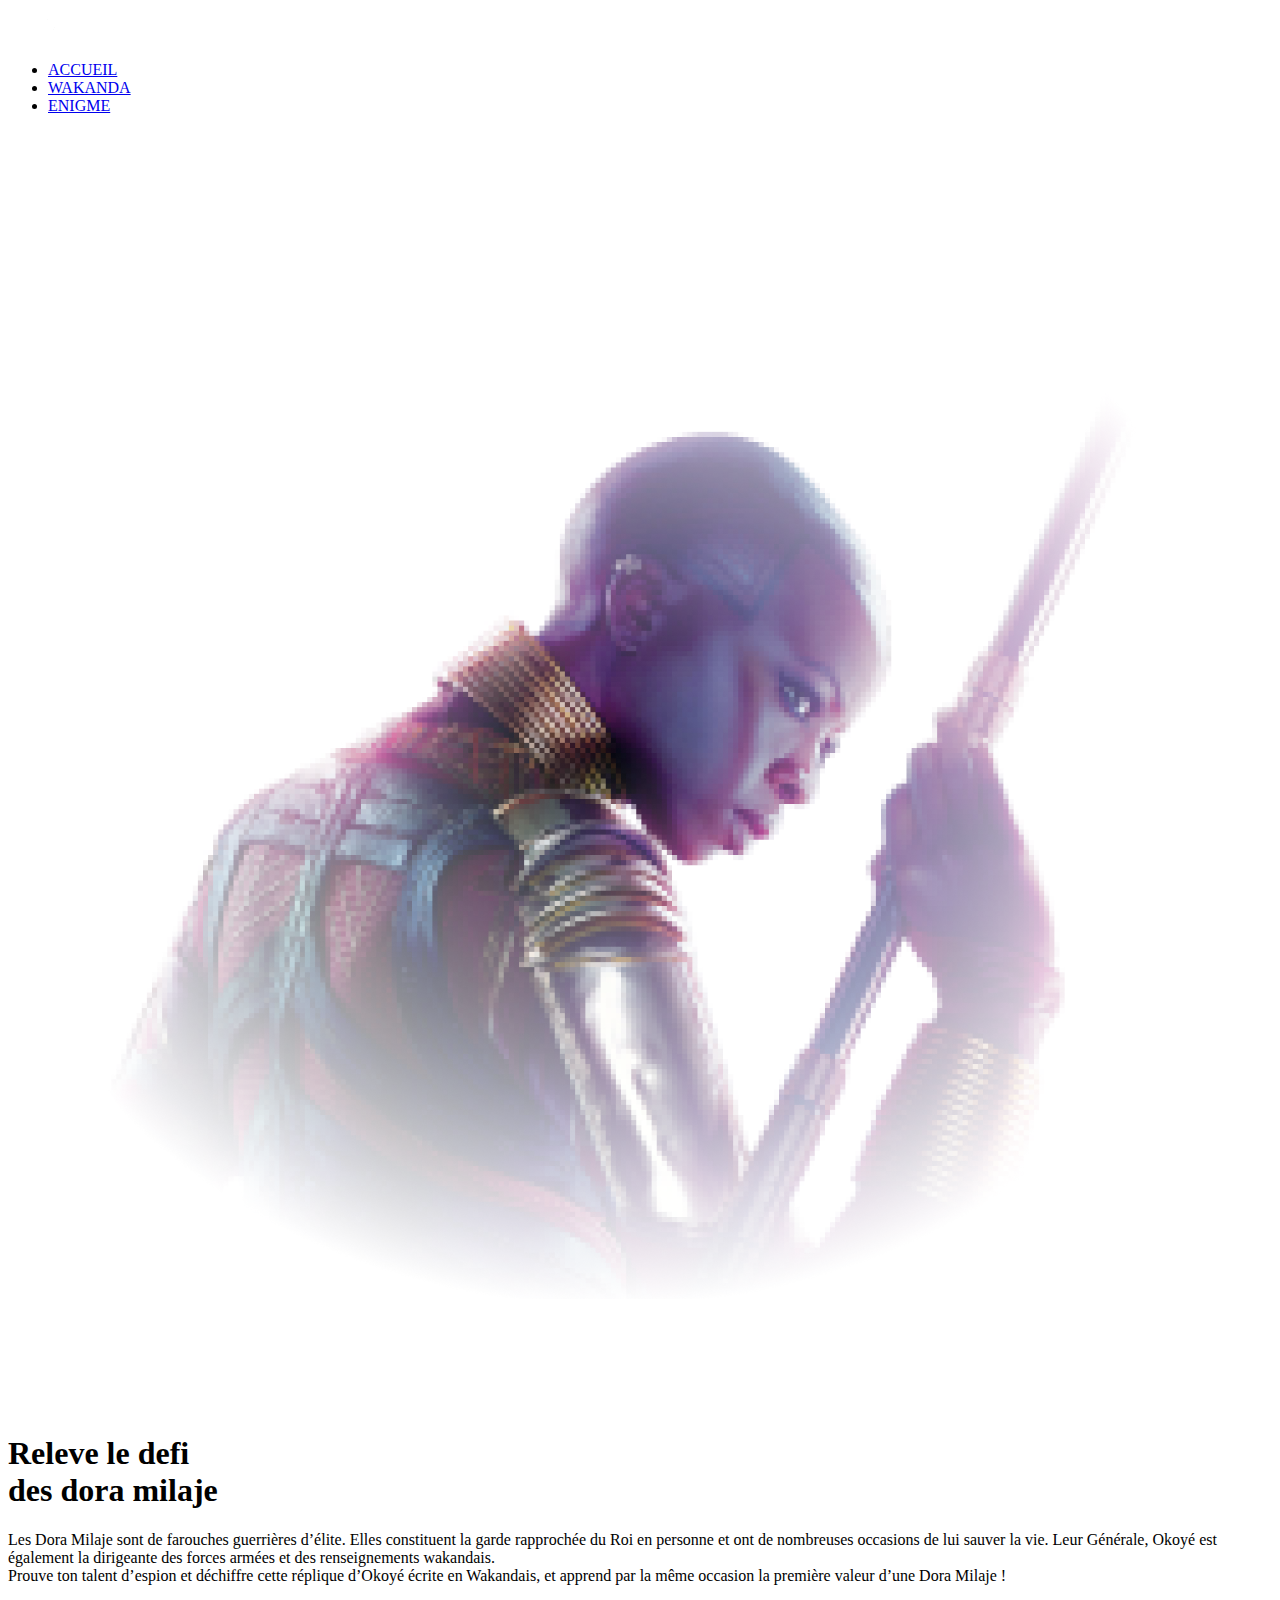
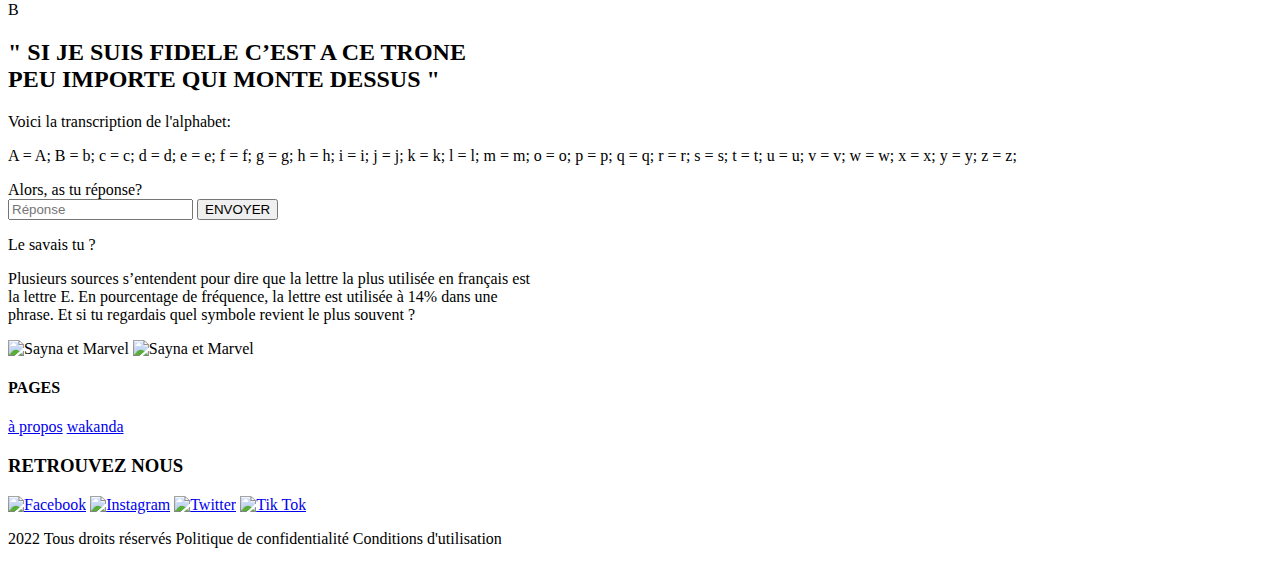
==== ressources/html/enigme.html @ 71577619 "HTML of index and enigme finished" ====
<!DOCTYPE html>
<html lang="fr">
<head>
    <meta charset="UTF-8">
    <meta http-equiv="X-UA-Compatible" content="IE=edge">
    <meta name="viewport" content="width=device-width, initial-scale=1.0">
    <link rel="shortcut icon" href="../images/All pages/icon_SAYNA.png" type="image/x-icon">
    <link rel="stylesheet" href="../css/nav.css">
    <link rel="stylesheet" href="../css/footer.css">
    <link rel="stylesheet" href="../css/body.css">
    <title>Black Panther | ENIGME</title>
</head>
<body>
    
    <header>
        <!--L'ensemble des éléments de navigation-->
        <nav>
            <img src="../images/All pages/footer2.png" alt="SAYNA ET MARVEL">
            <ul id="nav-menu">
                <li class="nav-item active"><a href="../../index.html">ACCUEIL</a></li>
                <li class="nav-item"><a href="../html/wakanda.html">WAKANDA</a></li>
                <li class="nav-item"><a href="enigme.html">ENIGME</a></li>
            </ul>
        </nav>
        <article id="enigme-banner">
            <article id="e-left">
                <img src="../images/Enigme/Pantherenigme1.png" alt="Black Panther">
            </article>
            <article class="enigme-right">
                <h1 id="enigme-texte">Releve le defi <br>des dora milaje </h1>
                <div class="enigme-description">
                    <p id="welcom-description">
                        Les Dora Milaje sont de farouches guerrières d’élite. Elles constituent la garde 
rapprochée du Roi en personne et ont de nombreuses occasions de lui sauver la 
vie. Leur Générale, Okoyé est également la dirigeante des forces armées et des 
renseignements wakandais.
<br>
Prouve ton talent d’espion et déchiffre cette réplique d’Okoyé écrite en Wakandais, 
et apprend par la même occasion la première valeur d’une Dora Milaje !
                    </p>
                </div>
            </article>
        </article>
    </header>
    B
    
    <!--CONTENU PRINCIPALE-->
    <main>
        <article id="do-you-know">
            <h2 id="do-you-know-tittle">
              "  SI JE SUIS FIDELE C’EST A CE TRONE <br>
                PEU IMPORTE QUI MONTE DESSUS  " 
            </h2>
            <div class="challenge">
                <section id="challenge-left">
                    <div class="challenge-information"> 
                        <p>Voici la transcription de l'alphabet: </p>
                        <p id="challenge-alphabet">
                            A = <span class="uganda-alpha">A</span>;
                            B = <span class="uganda-alpha">b</span>;
                            c = <span class="uganda-alpha">c</span>;
                            d = <span class="uganda-alpha">d</span>;
                            e = <span class="uganda-alpha">e</span>;
                            f = <span class="uganda-alpha">f</span>;
                            g = <span class="uganda-alpha">g</span>;
                            h = <span class="uganda-alpha">h</span>;
                            i = <span class="uganda-alpha">i</span>;
                            j = <span class="uganda-alpha">j</span>;
                            k = <span class="uganda-alpha">k</span>;
                            l = <span class="uganda-alpha">l</span>;
                            m = <span class="uganda-alpha">m</span>;
                            o = <span class="uganda-alpha">o</span>;
                            p = <span class="uganda-alpha">p</span>;
                            q = <span class="uganda-alpha">q</span>;
                            r = <span class="uganda-alpha">r</span>;
                            s = <span class="uganda-alpha">s</span>;
                            t = <span class="uganda-alpha">t</span>;
                            u = <span class="uganda-alpha">u</span>;
                            v = <span class="uganda-alpha">v</span>;
                            w = <span class="uganda-alpha">w</span>;
                            x = <span class="uganda-alpha">x</span>;
                            y = <span class="uganda-alpha">y</span>;
                            z = <span class="uganda-alpha">z</span>;
                        </p>
                    </div>
                    <form id="enigme-answer">
                        <label for="answer">Alors, as tu réponse?</label><br>
                        <input type="text" id="answer" placeholder="Réponse">
                        <button type="submit">ENVOYER</button>
                    </form>
                </section>
                <section id="challenge-right">
                        <div id="do-you-know-description">
                            <p>Le savais tu ?</p>
                            <p>
                                Plusieurs sources s’entendent pour dire que la lettre la plus utilisée en français est 
                               <br>la lettre E. En pourcentage de fréquence, la lettre est utilisée à 14% dans une 
                               <br>phrase. Et si tu regardais quel symbole revient le plus souvent ?
                            </p>
                        </div>
                </section>
            </div>
        </article>
    </main>

    
    <!--FOOTER -->
    <footer>
        <!-- INSPIRATION:LE FOOTER DEVRAIS ÊTRE EN GRID-->
        <div  id="footer-left-image">
            <!--footer1 peuvent être faite en backgroun-->
            <img src=".../images/All pages/footer1.png" alt="Sayna et Marvel">
            <img src=".../images/All pages/footer2.png" alt="Sayna et Marvel">
        </div>
    <div id="footer-right-section">
        <div id="footer-pages">
            <h4>PAGES</h4>
            <div>
                <a href="#"> à propos</a>
                <a href="#"> wakanda</a>
            </div>
        </div>
        <div id="footer-social-media">
            <h3 id="see-us">RETROUVEZ NOUS</h3>
            <div id="footer-social-media-icon">
                <a href="https://www.marvel-cineverse.fr/pages/mcu/encyclopedie/personnages/black-panther.html" class="footer-icon"><img src=".../images/All pages/icon_facebook.png" alt="Facebook"></a>
                <a href="https://www.marvel-cineverse.fr/pages/mcu/encyclopedie/personnages/black-panther.html" class="footer-icon"><img src=".../images/All pages/icon_instagram.png" alt="Instagram"></a>
                <a href="https://www.marvel-cineverse.fr/pages/mcu/encyclopedie/personnages/black-panther.html" class="footer-icon"><img src=".../images/All pages/icon_twitter.png" alt="Twitter"></a>
                <a href="https://www.marvel-cineverse.fr/pages/mcu/encyclopedie/personnages/black-panther.html" class="footer-icon"><img src=".../images/All pages/icon_tiktok.png" alt="Tik Tok"></a>
            </div>
        </div>
        <p id="footer-copyright">2022 Tous droits réservés <span></span> Politique de confidentialité <span></span> Conditions d'utilisation</p>
    </div>
    </footer>
</body>
</html>
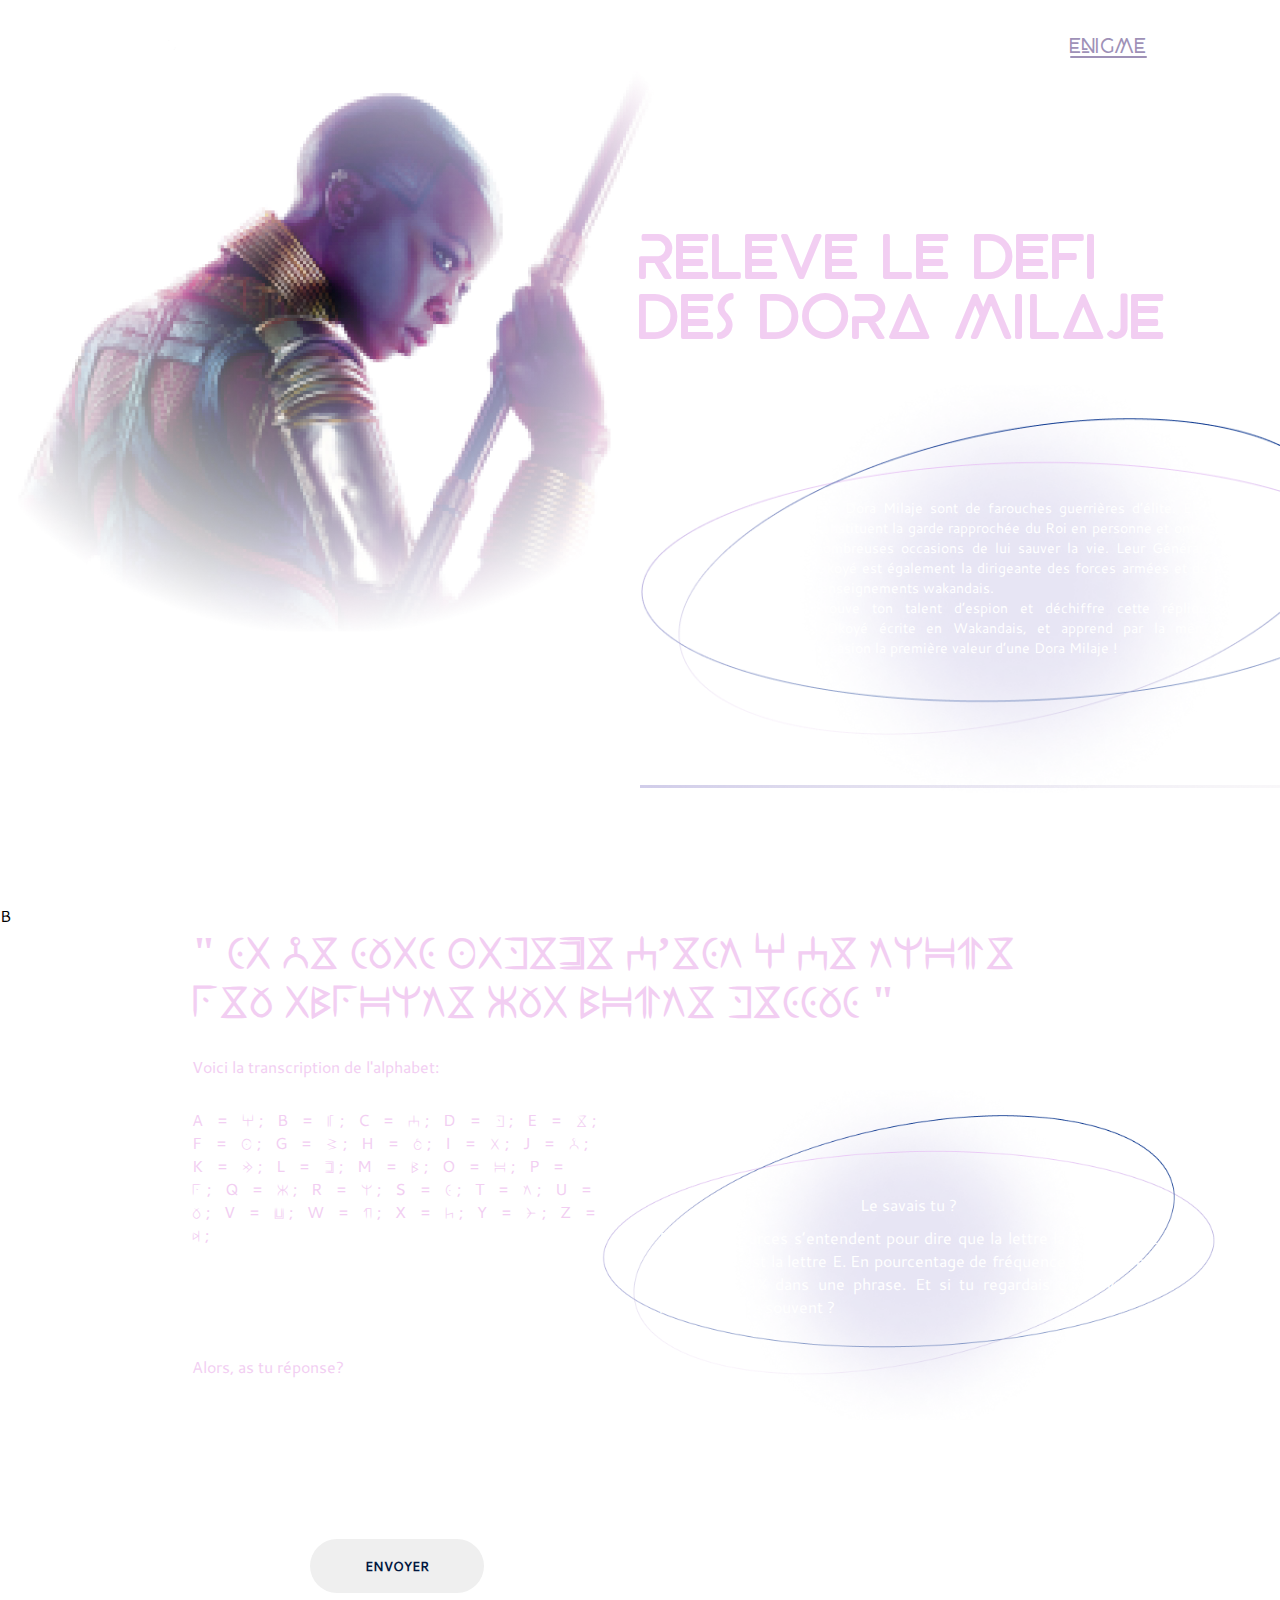
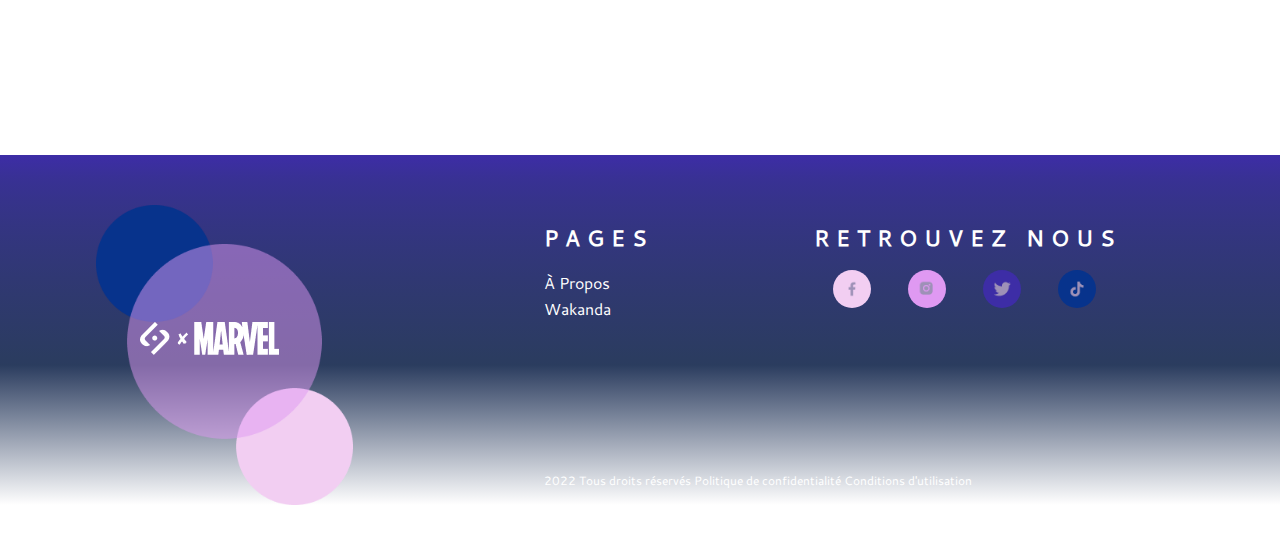
==== commit 35a3e9c5: "HTML of wakanda.html finished3 begining CSS" ====
--- a/ressources/html/enigme.html
+++ b/ressources/html/enigme.html
@@ -4,10 +4,10 @@
     <meta charset="UTF-8">
     <meta http-equiv="X-UA-Compatible" content="IE=edge">
     <meta name="viewport" content="width=device-width, initial-scale=1.0">
-    <link rel="shortcut icon" href="../images/All pages/icon_SAYNA.png" type="image/x-icon">
+    <link rel="shortcut icon" href="../images/All_pages/icon_SAYNA.png" type="image/x-icon">
     <link rel="stylesheet" href="../css/nav.css">
     <link rel="stylesheet" href="../css/footer.css">
-    <link rel="stylesheet" href="../css/body.css">
+    <link rel="stylesheet" href="../css/enigme.css">
     <title>Black Panther | ENIGME</title>
 </head>
 <body>
@@ -15,30 +15,35 @@
     <header>
         <!--L'ensemble des éléments de navigation-->
         <nav>
-            <img src="../images/All pages/footer2.png" alt="SAYNA ET MARVEL">
-            <ul id="nav-menu">
-                <li class="nav-item active"><a href="../../index.html">ACCUEIL</a></li>
+            <a href="../../index.html">
+                <img src="../images/All_pages/footer2.png" alt="SAYNA ET MARVEL">
+            </a>
+            <ul class="nav-menu">
+                <li class="nav-item"><a href="../../index.html">ACCUEIL</a></li>
                 <li class="nav-item"><a href="../html/wakanda.html">WAKANDA</a></li>
-                <li class="nav-item"><a href="enigme.html">ENIGME</a></li>
+                <li class="nav-item active"><a href="enigme.html">ENIGME</a></li>
             </ul>
         </nav>
         <article id="enigme-banner">
-            <article id="e-left">
+            <article id="enigme-left">
                 <img src="../images/Enigme/Pantherenigme1.png" alt="Black Panther">
             </article>
-            <article class="enigme-right">
+            <article id="enigme-right">
                 <h1 id="enigme-texte">Releve le defi <br>des dora milaje </h1>
-                <div class="enigme-description">
-                    <p id="welcom-description">
-                        Les Dora Milaje sont de farouches guerrières d’élite. Elles constituent la garde 
-rapprochée du Roi en personne et ont de nombreuses occasions de lui sauver la 
-vie. Leur Générale, Okoyé est également la dirigeante des forces armées et des 
-renseignements wakandais.
-<br>
-Prouve ton talent d’espion et déchiffre cette réplique d’Okoyé écrite en Wakandais, 
-et apprend par la même occasion la première valeur d’une Dora Milaje !
-                    </p>
-                </div>
+                    <div class="welcome-description-container">
+
+                        <p id="welcome-description">
+                            Les Dora Milaje sont de farouches guerrières d’élite. Elles constituent la garde 
+                            rapprochée du Roi en personne et ont de nombreuses occasions de lui sauver la 
+                            vie. Leur Générale, Okoyé est également la dirigeante des forces armées et des 
+                            renseignements wakandais.
+                            <br>
+                            Prouve ton talent d’espion et déchiffre cette réplique d’Okoyé écrite en Wakandais, 
+                            et apprend par la même occasion la première valeur d’une Dora Milaje !
+                        </p>
+                        <img src="../images/Enigme/Pantherenigme3.png" alt="line">
+                    </div>
+              
             </article>
         </article>
     </header>
@@ -90,43 +95,47 @@
                     </form>
                 </section>
                 <section id="challenge-right">
+                    <div id="do-you-know-wrapper">
                         <div id="do-you-know-description">
                             <p>Le savais tu ?</p>
                             <p>
                                 Plusieurs sources s’entendent pour dire que la lettre la plus utilisée en français est 
-                               <br>la lettre E. En pourcentage de fréquence, la lettre est utilisée à 14% dans une 
-                               <br>phrase. Et si tu regardais quel symbole revient le plus souvent ?
+                                la lettre E. En pourcentage de fréquence, la lettre est utilisée à 14% dans une 
+                                phrase. Et si tu regardais quel symbole revient le plus souvent ?
                             </p>
                         </div>
+                    </div>
                 </section>
             </div>
         </article>
     </main>
 
     
-    <!--FOOTER -->
+    <!--FOOTER --> 
     <footer>
         <!-- INSPIRATION:LE FOOTER DEVRAIS ÊTRE EN GRID-->
         <div  id="footer-left-image">
             <!--footer1 peuvent être faite en backgroun-->
-            <img src=".../images/All pages/footer1.png" alt="Sayna et Marvel">
-            <img src=".../images/All pages/footer2.png" alt="Sayna et Marvel">
+            <img src="../images/All_pages/footer1.png" alt="Sayna et Marvel">
+            <img src="../images/All_pages/footer2.png" alt="Sayna et Marvel">
         </div>
     <div id="footer-right-section">
-        <div id="footer-pages">
-            <h4>PAGES</h4>
-            <div>
-                <a href="#"> à propos</a>
-                <a href="#"> wakanda</a>
+        <div class="wrapper">
+            <div id="footer-pages">
+                <h3>PAGES</h3>
+                <div>
+                    <a href="#"> à propos</a> <br>
+                    <a href="#"> wakanda</a>
+                </div>
             </div>
-        </div>
-        <div id="footer-social-media">
-            <h3 id="see-us">RETROUVEZ NOUS</h3>
-            <div id="footer-social-media-icon">
-                <a href="https://www.marvel-cineverse.fr/pages/mcu/encyclopedie/personnages/black-panther.html" class="footer-icon"><img src=".../images/All pages/icon_facebook.png" alt="Facebook"></a>
-                <a href="https://www.marvel-cineverse.fr/pages/mcu/encyclopedie/personnages/black-panther.html" class="footer-icon"><img src=".../images/All pages/icon_instagram.png" alt="Instagram"></a>
-                <a href="https://www.marvel-cineverse.fr/pages/mcu/encyclopedie/personnages/black-panther.html" class="footer-icon"><img src=".../images/All pages/icon_twitter.png" alt="Twitter"></a>
-                <a href="https://www.marvel-cineverse.fr/pages/mcu/encyclopedie/personnages/black-panther.html" class="footer-icon"><img src=".../images/All pages/icon_tiktok.png" alt="Tik Tok"></a>
+            <div id="footer-social-media">
+                <h3 id="see-us">RETROUVEZ NOUS</h3>
+                <div id="footer-social-media-icon">
+                    <a href="https://www.marvel-cineverse.fr/pages/mcu/encyclopedie/personnages/black-panther.html" class="footer-icon"><img src="../images/All_pages/icon_facebook.png" alt="Facebook"></a>
+                    <a href="https://www.marvel-cineverse.fr/pages/mcu/encyclopedie/personnages/black-panther.html" class="footer-icon"><img src="../images/All_pages/icon_instagram.png" alt="Instagram"></a>
+                    <a href="https://www.marvel-cineverse.fr/pages/mcu/encyclopedie/personnages/black-panther.html" class="footer-icon"><img src="../images/All_pages/icon_twitter.png" alt="Twitter"></a>
+                    <a href="https://www.marvel-cineverse.fr/pages/mcu/encyclopedie/personnages/black-panther.html" class="footer-icon"><img src="../images/All_pages/icon_tiktok.png" alt="Tik Tok"></a>
+                </div>
             </div>
         </div>
         <p id="footer-copyright">2022 Tous droits réservés <span></span> Politique de confidentialité <span></span> Conditions d'utilisation</p>
--- a/ressources/css/nav.css
+++ b/ressources/css/nav.css
@@ -0,0 +1,83 @@
+@font-face {
+    font-family:Panthera;
+    src: url("../font/PantheraRegular.ttf");
+}
+@font-face {
+    font-family: BEYNO;
+    src: url("../font/BEYNO.otf");
+}
+@font-face {
+    font-family:'Wakanda forever';
+    src: url("../font/WakandaForever-Regular.ttf");
+}
+@font-face {
+    font-family: Cantarell;
+    src: url("../font/Cantarell-Regular.woff");
+}
+body{
+    margin:0;
+    padding: 0;
+    background-image: url("../images/All_pages/arrière_plan.png");
+    overflow-x: hidden;
+}
+*{
+    margin:0;
+    font-family: Cantarell;
+}
+header{
+    margin:0;
+    padding:0;
+}
+nav{
+    margin:30px 10% 40px 10%;
+    padding:0 5px;
+    display:flex;
+    justify-content: space-between;
+    align-items: center;
+}
+nav img{
+    height: 30px;
+}
+nav .nav-menu{
+    min-width:33%;
+}
+.nav-menu{
+    display:flex;
+    justify-content: space-between;
+    align-items: center;
+}
+.nav-menu .nav-item{
+    list-style-type:none ;
+    transition: all 0.3s ease-in;
+    cursor: pointer;
+}
+.nav-menu .nav-item a {
+    color: #fff;
+    text-decoration: none;
+    font-size:20px;
+    font-family: BEYNO;
+    transition: all 0.3s ease-in;    
+}
+.nav-menu .nav-item::after{
+    content:"";
+    width:0;
+    height:2px;
+    border-radius: 100px;    
+    display: block;
+    background-color: #9E91B7;
+    transform: translateY(-2px);
+    transition: all 0.3s ease-in;    
+}
+.nav-menu .nav-item:hover a{
+    color: #9E91B7;
+}
+.nav-menu .nav-item:hover::after{
+    width:100%;
+}
+.nav-menu .nav-item.active a{
+    color: #9E91B7;
+}
+.nav-menu .nav-item.active::after{
+    width:100%;
+}
+
--- a/ressources/css/footer.css
+++ b/ressources/css/footer.css
@@ -0,0 +1,76 @@
+
+footer{
+    margin: 200px 0 50px 0;
+    padding: 50px 0 0 0;
+    color: #fff;
+    display: flex;
+    justify-content: space-around;
+    background: linear-gradient(to bottom, #3D2DA6,20%,#021740d6,#3d2da600);
+}
+
+footer div#footer-left-image{
+    position:relative;
+    height: 300px;
+}
+footer div#footer-left-image img:nth-child(1){
+    height: 100%;
+}
+footer div#footer-left-image img:nth-child(2){
+    position:absolute;
+    left:50%;
+    top:50%;
+    transform: translate(-60%,-100%);
+}
+footer div#footer-right-section{
+    min-width: 50%;
+    display: flex;
+    flex-direction: column;
+    justify-content: center;
+    gap: 50%;
+}
+footer div#footer-right-section p{
+    font-size: 12px;
+}
+
+footer div#footer-right-section div.wrapper{
+    display: flex;
+    justify-content: flex-start;
+    gap: 25%;
+}
+footer div#footer-right-section div.wrapper div#footer-pages h3,footer div#footer-right-section div.wrapper div#footer-social-media h3{
+    margin-bottom: 17px;
+    font-size:22px;
+    letter-spacing: 7px;
+}
+footer div#footer-right-section div.wrapper div#footer-pages a {
+    font-size: 16px;
+    line-height: 26px;
+    text-decoration: none;
+    color: #fff;
+    text-transform: capitalize;
+}
+footer div#footer-right-section div.wrapper div#footer-social-media div#footer-social-media-icon {
+    width: 300px;
+    display: flex;
+    justify-content: space-around;
+}
+footer div#footer-right-section div.wrapper div#footer-social-media div#footer-social-media-icon a{
+    padding:10px;
+    height: 18px;
+    border-radius: 200px ;
+}
+footer div#footer-right-section div.wrapper div#footer-social-media div#footer-social-media-icon a img{
+    height: 100%;
+}
+footer div#footer-right-section div.wrapper div#footer-social-media div#footer-social-media-icon a:nth-child(1){
+    background-color: #F2CEF2;
+}
+footer div#footer-right-section div.wrapper div#footer-social-media div#footer-social-media-icon a:nth-child(2){
+    background-color: #DF99F2;
+}
+footer div#footer-right-section div.wrapper div#footer-social-media div#footer-social-media-icon a:nth-child(3){
+    background-color: #3D2DA6;
+}
+footer div#footer-right-section div.wrapper div#footer-social-media div#footer-social-media-icon a:nth-child(4){
+    background-color: #07338C;
+}--- a/ressources/css/enigme.css
+++ b/ressources/css/enigme.css
@@ -0,0 +1,154 @@
+main{
+    margin:0;
+}
+article#enigme-banner{
+    display: flex;
+    justify-content: space-between;
+    color: #fff;
+}
+article#enigme-banner article#enigme-left{
+    max-width: 50%;
+}
+article#enigme-banner article#enigme-left img{
+    max-width: 150%;
+    transform: translate(-5%,-25%);
+}
+article#enigme-banner article#enigme-right{
+    margin:10% 0 5% 2%;
+    min-width: 50%;
+}
+article#enigme-banner article#enigme-right  h1#enigme-texte{
+    color: #F2CEF2;
+    font-size: 60px;
+    font-family: BEYNO;
+    
+}
+article#enigme-banner article#enigme-right div.welcome-description-container {
+    margin-top: 5%;
+    margin-left:0;
+    padding: 0;
+    width: 750px;    
+    background-image: url("../images/Enigme/Pantherenigme2.png");
+    background-position: center;
+    background-repeat: no-repeat;
+    background-size: cover;
+}
+article#enigme-banner article#enigme-right div.welcome-description-container p#welcome-description{
+    padding:15%;
+    width: 400px;    
+    font-size:14px;
+    text-align: justify;
+    transform: translate(10%);
+} 
+main{
+    margin: 0% 5% 5% 15%;
+    color: #F2CEF2;
+}
+main article#do-you-know h2#do-you-know-tittle{
+    margin: 0 0 30px 0;
+    color: #F2CEF2;
+    font-size: 43px;
+    font-family: 'Wakanda forever';
+} 
+main article#do-you-know div.challenge{
+    display: flex;
+    height: 500px;
+    justify-content: space-between;
+}
+main article#do-you-know div.challenge section#challenge-left{
+    max-width: 40%;
+    display: flex;
+    flex-direction: column;
+    justify-content: space-between;
+}
+main article#do-you-know div.challenge section#challenge-left div.challenge-information{
+    min-height: 300px;
+}
+main article#do-you-know div.challenge section#challenge-left div.challenge-information p:nth-child(1){
+    margin-bottom: 30px;
+    font-size: 16px;
+}
+main article#do-you-know div.challenge section#challenge-left div.challenge-information p#challenge-alphabet {
+    font-size: 16px;
+    letter-spacing: 5px;
+    text-transform: uppercase;
+}
+main article#do-you-know div.challenge section#challenge-left div.challenge-information p#challenge-alphabet span.uganda-alpha{
+    font-family: 'Wakanda forever';
+}
+main article#do-you-know div.challenge section#challenge-left form#enigme-answer {
+    display: flex;
+    flex-direction: column;
+    justify-content: center;
+    align-items: flex-start;
+    position: relative;
+}
+main article#do-you-know div.challenge section#challenge-left form#enigme-answer label{
+    width: 100%;
+    display: block;
+    font-size: 16px;
+}
+main article#do-you-know div.challenge section#challenge-left form#enigme-answer input{
+    margin-bottom: 80px;
+    padding: 0 20px;
+    width: 520px;
+    height: 56px;
+    color: #fff;
+    font-size:  20px;
+    border-radius: 38px;
+    background: transparent;
+    border: solid #fff 1px;
+
+}
+main article#do-you-know div.challenge section#challenge-left form#enigme-answer input::placeholder{
+    color: #fff;
+}
+main article#do-you-know div.challenge section#challenge-left form#enigme-answer button{
+    padding: 10px 0;
+    border-radius: 38px;
+    width: 174px;
+    height: 54px;
+    border: none;
+    color: #021740;
+    cursor: pointer;
+    font-weight: bolder;
+    position: relative;
+    left: 50%;
+    transform: translateX(-50%);
+}
+main article#do-you-know div.challenge section#challenge-left form#enigme-answer button:hover{
+    filter: drop-shadow(0 0 20px #F2CEF2);
+}
+main article#do-you-know div.challenge section#challenge-left form#enigme-answer button:active{
+    filter: drop-shadow(0 0 20px #021740);
+}
+main article#do-you-know div.challenge section#challenge-right{
+    min-width: 50%;
+    display: flex;
+    justify-content: center;
+    align-items: center;
+    transform: translateY(-10%);
+}
+main article#do-you-know div.challenge section#challenge-right div#do-you-know-wrapper{
+    width: 750px;
+    height: 330px;    
+    background-image: url("../images/Enigme/Pantherenigme2.png");
+    background-position: center;
+    background-repeat: no-repeat;
+    background-size: cover;
+    display: flex;
+    justify-content: center;
+    align-items: center;
+}
+main article#do-you-know div.challenge section#challenge-right div#do-you-know-wrapper div#do-you-know-description{
+    color: #fff;
+    text-align: justify;
+}
+main article#do-you-know div.challenge section#challenge-right div#do-you-know-wrapper div#do-you-know-description p:nth-child(1){
+    text-align: center;
+    margin-bottom: 10px;
+}
+main article#do-you-know div.challenge section#challenge-right div#do-you-know-wrapper div#do-you-know-description p:nth-child(2){
+    text-align: justify;
+    width: 500px;
+}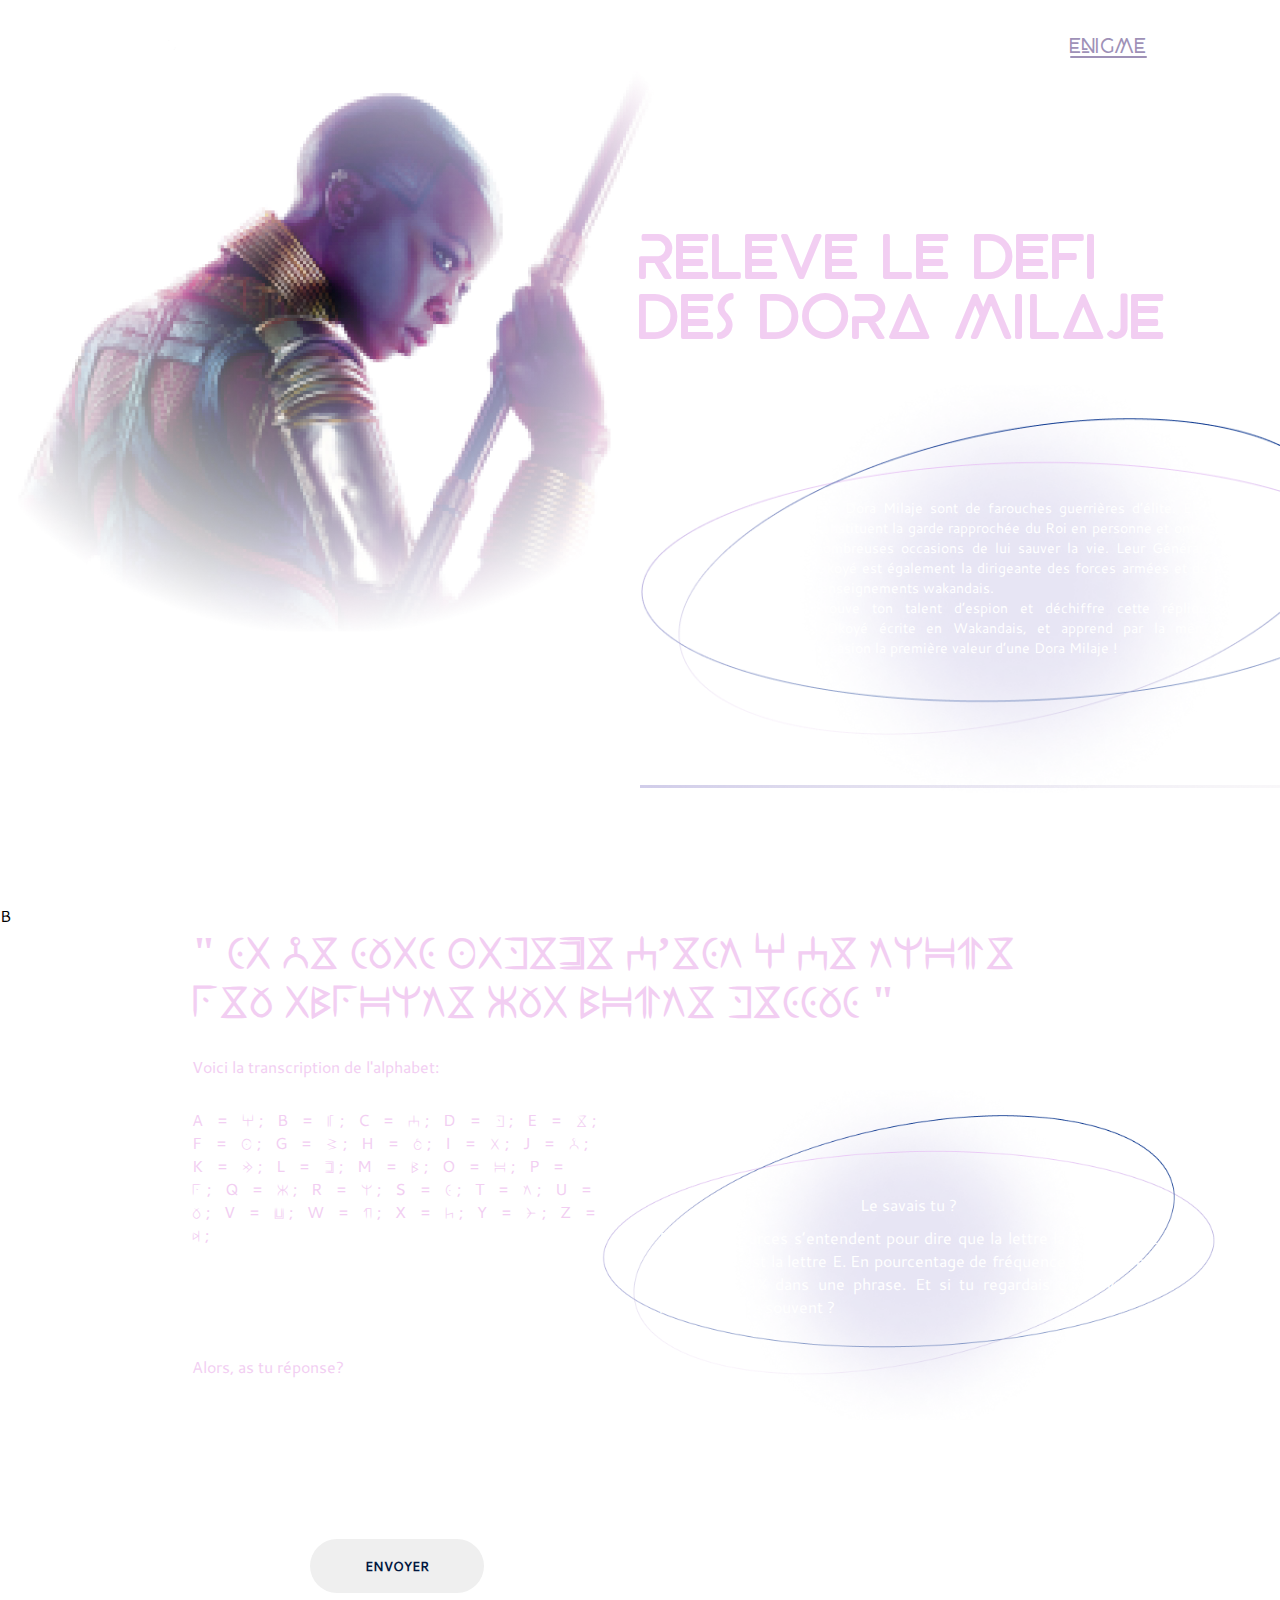
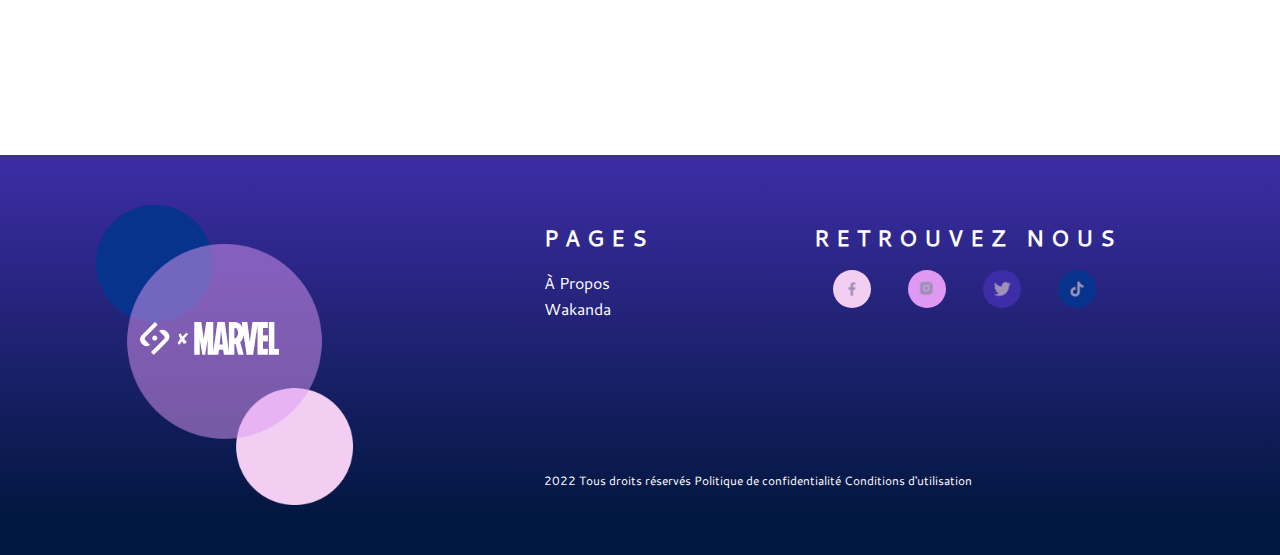
==== commit 083c4ea4: "beginning of doing responsive" ====
--- a/ressources/html/enigme.html
+++ b/ressources/html/enigme.html
@@ -6,6 +6,7 @@
     <meta name="viewport" content="width=device-width, initial-scale=1.0">
     <link rel="shortcut icon" href="../images/All_pages/icon_SAYNA.png" type="image/x-icon">
     <link rel="stylesheet" href="../css/nav.css">
+    <link rel="stylesheet" href="ressources/css/nav.responsive.css">
     <link rel="stylesheet" href="../css/footer.css">
     <link rel="stylesheet" href="../css/enigme.css">
     <title>Black Panther | ENIGME</title>
--- a/ressources/css/nav.css
+++ b/ressources/css/nav.css
@@ -37,6 +37,10 @@
 }
 nav img{
     height: 30px;
+    transition: all 0.4s ease-in-out;
+}
+nav img:hover{
+    filter: invert(50%) sepia(110%) hue-rotate(290deg) saturate(4);
 }
 nav .nav-menu{
     min-width:33%;
--- a/ressources/css/footer.css
+++ b/ressources/css/footer.css
@@ -1,16 +1,22 @@
 
 footer{
-    margin: 200px 0 50px 0;
-    padding: 50px 0 0 0;
+    margin: 200px 0 0 0;
+    padding: 50px 0 50px 0;
     color: #fff;
     display: flex;
     justify-content: space-around;
-    background: linear-gradient(to bottom, #3D2DA6,20%,#021740d6,#3d2da600);
+    background: radial-gradient(126.67% 350.28% at -21.35% 0%,#3D2DA6 0%, #021740 30.92%);
+    background: linear-gradient(180deg, #3D2DA6 0%,#021740 90%);
 }
 
 footer div#footer-left-image{
     position:relative;
     height: 300px;
+    transition: all 0.5s ease-in-out;
+    cursor: pointer;
+}
+footer div#footer-left-image:hover{
+    transform: scale(1.1);
 }
 footer div#footer-left-image img:nth-child(1){
     height: 100%;
@@ -57,10 +63,18 @@
 footer div#footer-right-section div.wrapper div#footer-social-media div#footer-social-media-icon a{
     padding:10px;
     height: 18px;
-    border-radius: 200px ;
+    border-radius: 200px;
+    transition: all 0.5s ease-in-out;
+}
+footer div#footer-right-section div.wrapper div#footer-social-media div#footer-social-media-icon a:hover{
+    transform: scale(1.1);
 }
 footer div#footer-right-section div.wrapper div#footer-social-media div#footer-social-media-icon a img{
     height: 100%;
+}
+footer div#footer-right-section div.wrapper div#footer-social-media div#footer-social-media-icon a:hover img,
+footer div#footer-right-section div.wrapper div#footer-social-media div#footer-social-media-icon a img:hover{
+    filter: invert(50%) sepia(120%) hue-rotate(250deg) saturate(4);
 }
 footer div#footer-right-section div.wrapper div#footer-social-media div#footer-social-media-icon a:nth-child(1){
     background-color: #F2CEF2;
--- a/ressources/css/enigme.css
+++ b/ressources/css/enigme.css
@@ -8,9 +8,11 @@
 }
 article#enigme-banner article#enigme-left{
     max-width: 50%;
+    z-index: -200;
 }
 article#enigme-banner article#enigme-left img{
     max-width: 150%;
+    z-index: -200;
     transform: translate(-5%,-25%);
 }
 article#enigme-banner article#enigme-right{
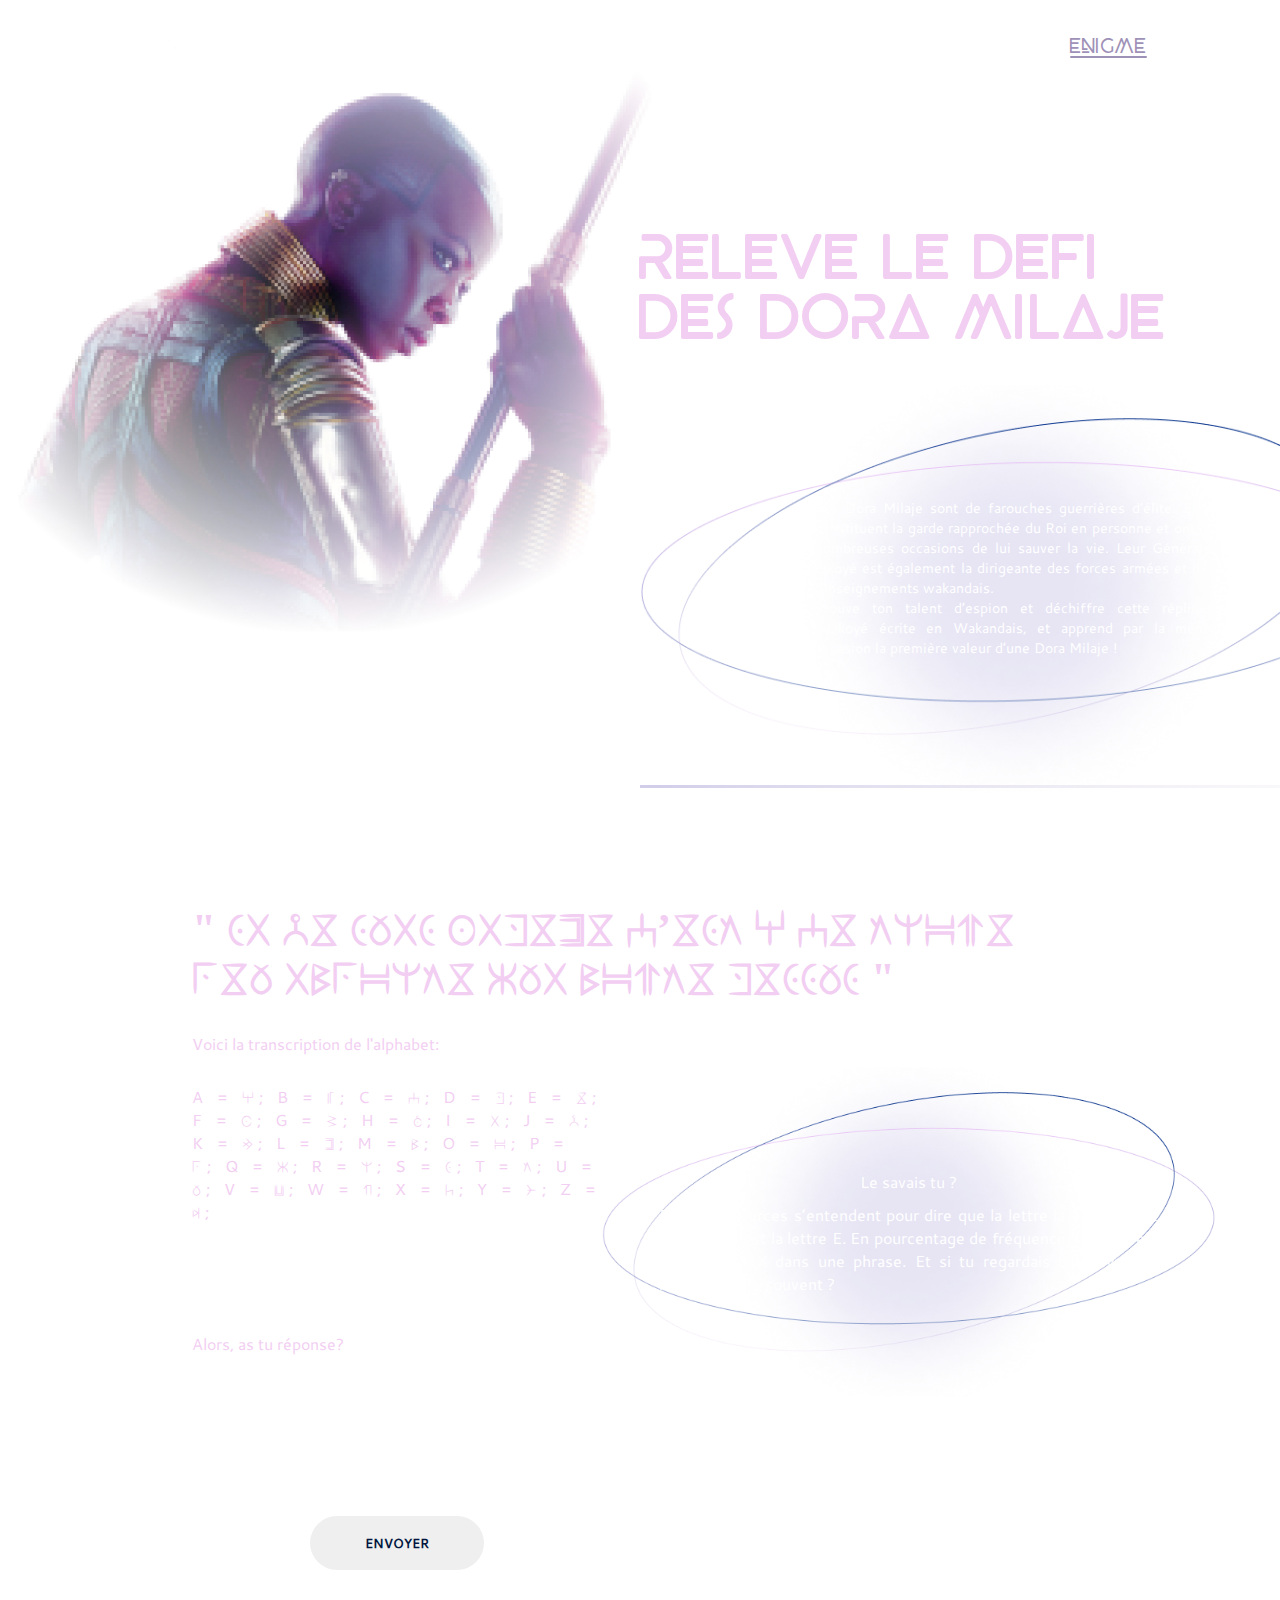
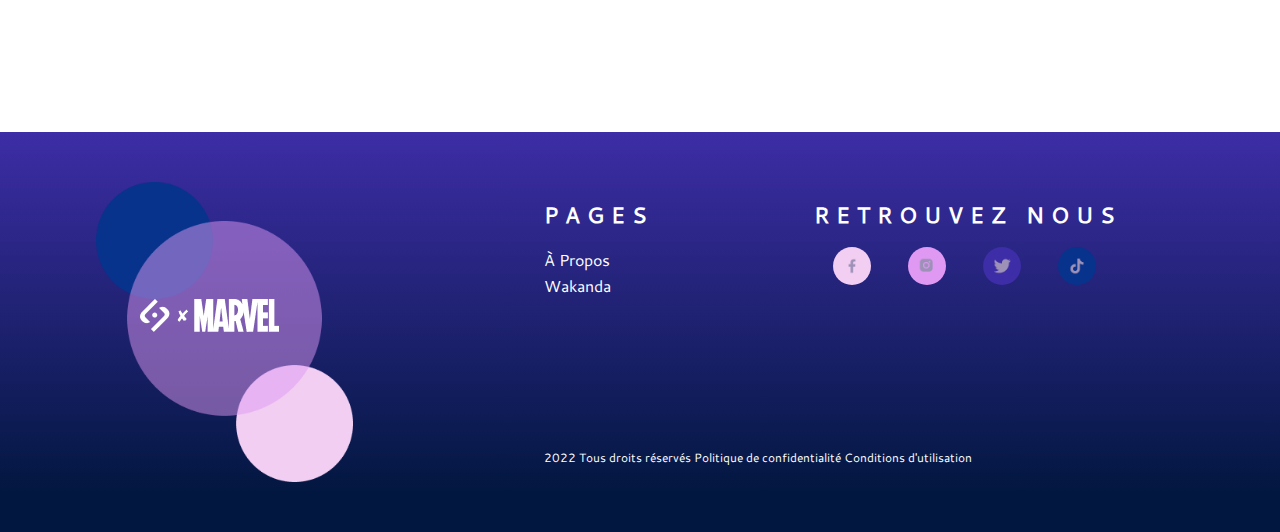
==== commit 0e342c86: "responsive finished" ====
--- a/ressources/html/enigme.html
+++ b/ressources/html/enigme.html
@@ -6,9 +6,11 @@
     <meta name="viewport" content="width=device-width, initial-scale=1.0">
     <link rel="shortcut icon" href="../images/All_pages/icon_SAYNA.png" type="image/x-icon">
     <link rel="stylesheet" href="../css/nav.css">
-    <link rel="stylesheet" href="ressources/css/nav.responsive.css">
+    <link rel="stylesheet" href="../css/nav.responsive.css">
     <link rel="stylesheet" href="../css/footer.css">
+    <link rel="stylesheet" href="../css/footer.responsive.css">
     <link rel="stylesheet" href="../css/enigme.css">
+    <link rel="stylesheet" href="../css/enigme.responsive.css">
     <title>Black Panther | ENIGME</title>
 </head>
 <body>
@@ -48,7 +50,7 @@
             </article>
         </article>
     </header>
-    B
+   
     
     <!--CONTENU PRINCIPALE-->
     <main>
--- a/ressources/css/nav.responsive.css
+++ b/ressources/css/nav.responsive.css
@@ -0,0 +1,32 @@
+@media screen and (max-width: 900px) and (min-width: 250px){
+   
+    body{
+        margin:0;
+        padding: 0;
+        background-image: url("../images/All_pages/arrière_plan.png");
+        overflow-x: hidden;
+    }
+    *{
+        margin:0;
+        font-family: Cantarell;
+    }
+    header{
+        margin:0;
+        padding:0;
+     }
+    nav{
+        margin:30px 5% 30px 5%;
+        flex-direction: column;
+        gap: 20px;
+    }
+    nav .nav-menu{
+        min-width:33%;
+    }
+    .nav-menu{
+        display:flex;
+        gap:50px;
+        justify-content: space-between;
+        align-items: center;
+    }
+    
+}--- a/ressources/css/footer.responsive.css
+++ b/ressources/css/footer.responsive.css
@@ -0,0 +1,63 @@
+@media screen and (max-width: 900px) and (min-width: 250px){
+  
+footer{
+    margin: 200px 0 0 0;
+    padding: 50px 0 50px 0;
+    color: #fff;
+    display: flex;
+    justify-content: space-around;
+    background: radial-gradient(126.67% 350.28% at -21.35% 0%,#3D2DA6 0%, #021740 30.92%);
+    background: linear-gradient(180deg, #3D2DA6 0%,#021740 90%);
+}
+
+footer div#footer-left-image{
+    position:relative;
+    height: 300px;
+    transition: all 0.5s ease-in-out;
+    cursor: pointer;
+}
+footer div#footer-left-image:hover{
+    transform: scale(1.1);
+}
+footer div#footer-left-image img:nth-child(1){
+    height: 100%;
+}
+footer div#footer-left-image img:nth-child(2){
+    position:absolute;
+    left:50%;
+    top:50%;
+    transform: translate(-60%,-100%);
+}
+footer div#footer-right-section{
+    min-width: 50%;
+    display: flex;
+    flex-direction: column;
+    justify-content: center;
+    gap: 30%;
+}
+footer div#footer-right-section p{
+    font-size: 12px;
+}
+
+footer div#footer-right-section div.wrapper{
+    display: flex;
+    justify-content: flex-start;
+    flex-direction: column;
+    gap: 30px;
+}
+footer div#footer-right-section div.wrapper div#footer-pages h3,footer div#footer-right-section div.wrapper div#footer-social-media h3{
+    margin-bottom: 5px;
+    font-size:22px;
+    letter-spacing: 7px;
+}
+
+footer div#footer-right-section div.wrapper div#footer-social-media div#footer-social-media-icon {
+    width: 200px;
+    display: flex;
+    justify-content: space-around;
+}
+footer div#footer-right-section div.wrapper div#footer-social-media div#footer-social-media-icon a{
+    padding:7px;
+    height: 15px;
+}
+}--- a/ressources/css/enigme.responsive.css
+++ b/ressources/css/enigme.responsive.css
@@ -0,0 +1,62 @@
+@media screen and (max-width: 900px) and (min-width: 250px){
+   
+    article#enigme-banner{
+        flex-direction: column;
+    }
+    article#enigme-banner article#enigme-left{
+        height: 300px;
+        max-width: 100%;
+        z-index: -200;
+    }
+    article#enigme-banner article#enigme-left img{
+        max-width: 100%;
+    }
+    article#enigme-banner article#enigme-right  h1#enigme-texte{
+        margin-left: 25px;
+    }
+    article#enigme-banner article#enigme-right div.welcome-description-container {
+        margin-top: 5%;
+        margin-left:0;
+        padding: 0;
+        width: 700px; 
+         }
+   
+    main{
+        margin: 0% 5% 5% 5%;
+    }
+    main article#do-you-know h2#do-you-know-tittle{
+        margin: 0 0 30px 0;
+} 
+main article#do-you-know div.challenge{
+    flex-direction: column;
+    height: 800px;
+}
+    main article#do-you-know div.challenge section#challenge-left{
+        max-width: 100%;
+        flex-direction: column;
+    }
+    
+   
+    main article#do-you-know div.challenge section#challenge-right{
+        min-width: 100%;
+        display: flex;
+        justify-content: center;
+        align-items: center;
+        transform: translateY(10%);
+    }
+    main article#do-you-know div.challenge section#challenge-right div#do-you-know-wrapper{
+        padding: 0;
+        width: 700px;
+        height: 380px;    
+    }
+    
+    main article#do-you-know div.challenge section#challenge-right div#do-you-know-wrapper div#do-you-know-description p:nth-child(1){
+        text-align: center;
+        margin-bottom: 5px;
+    }
+    main article#do-you-know div.challenge section#challenge-right div#do-you-know-wrapper div#do-you-know-description p:nth-child(2){
+        text-align: justify;
+        width: 420px;
+    }
+
+}